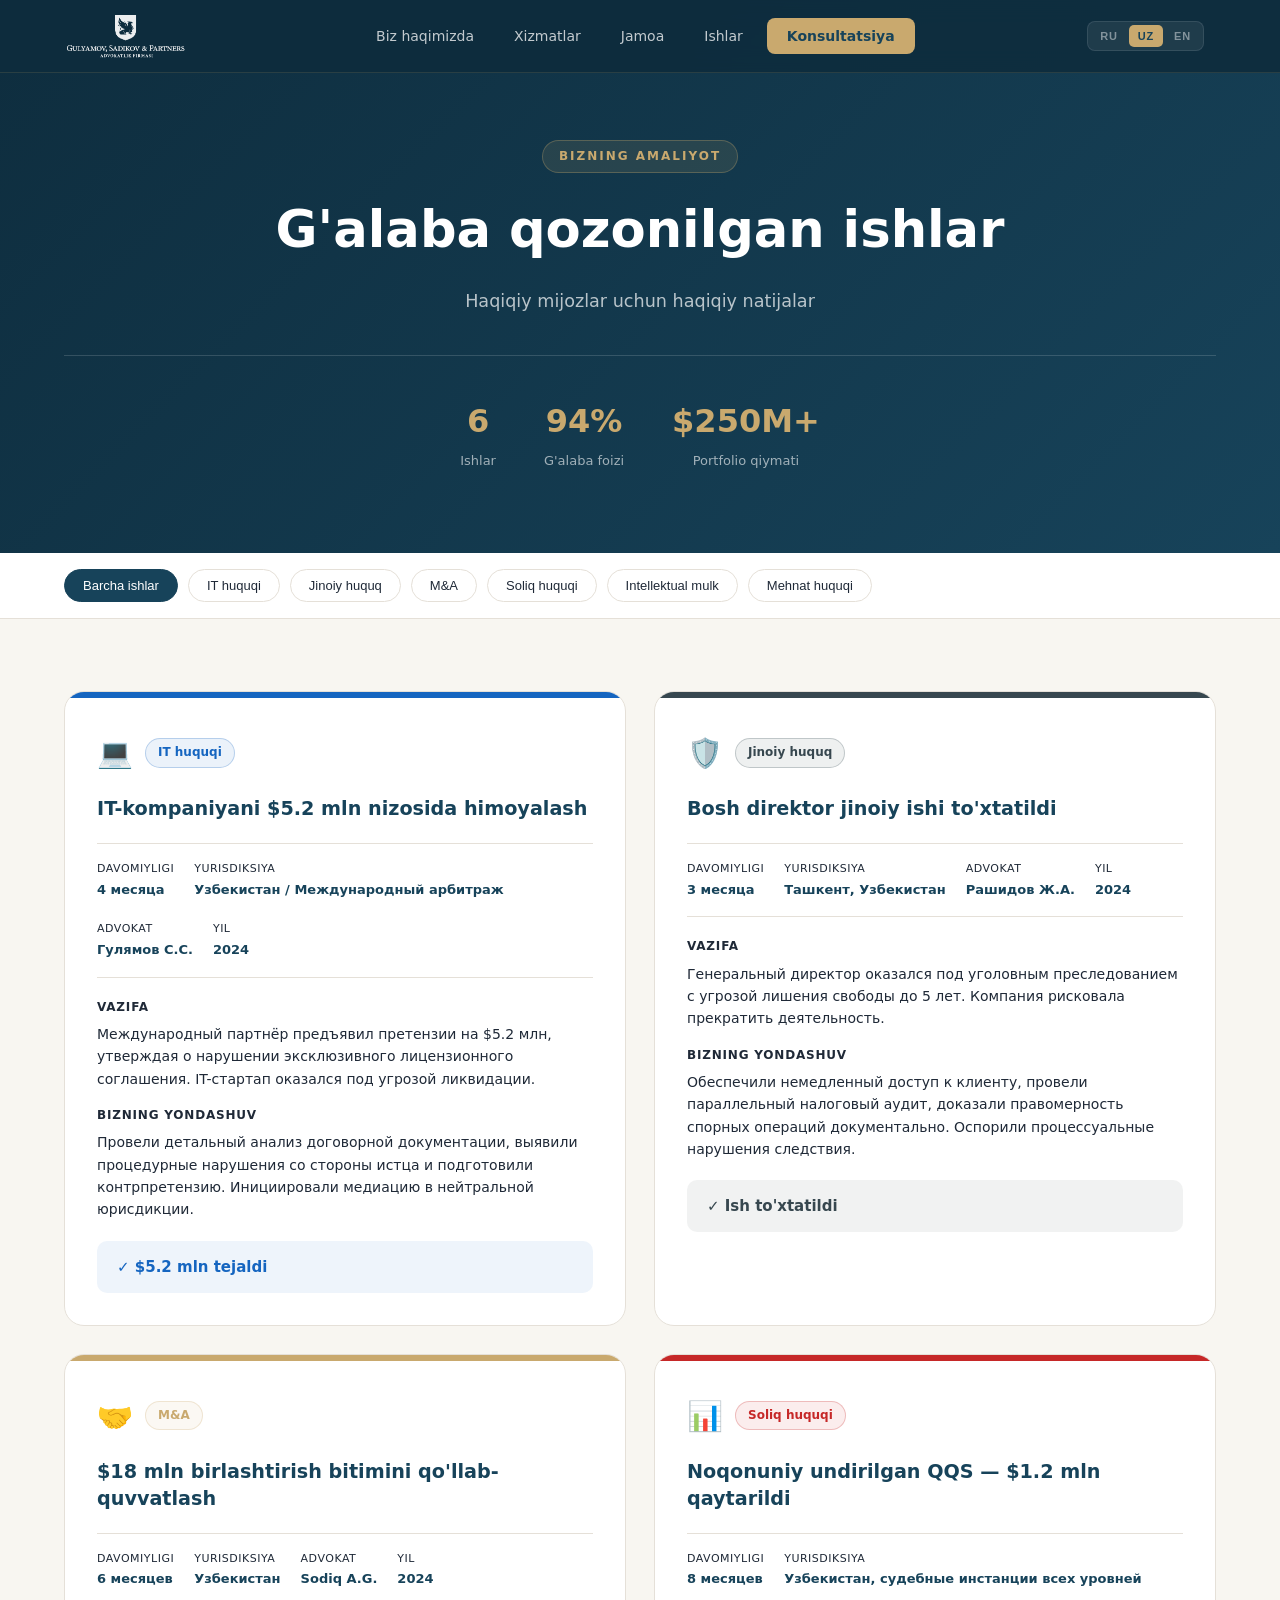
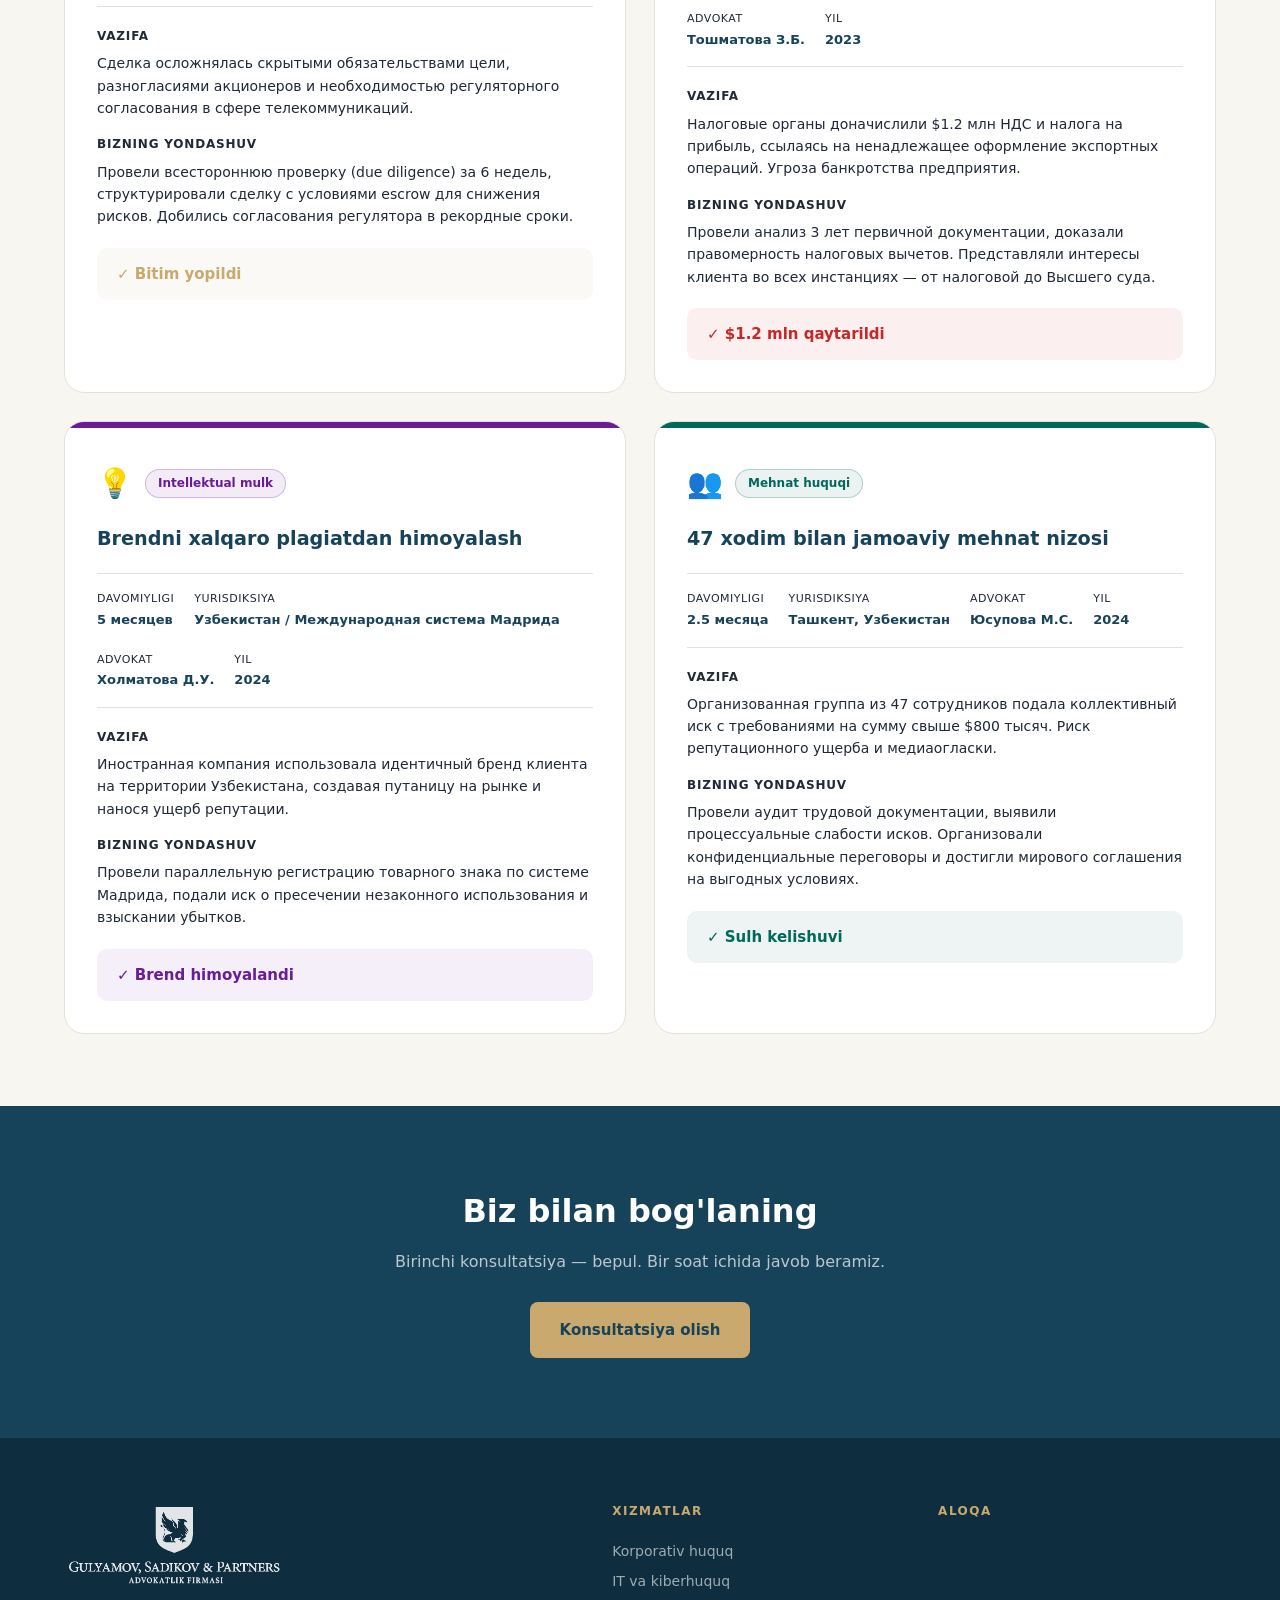
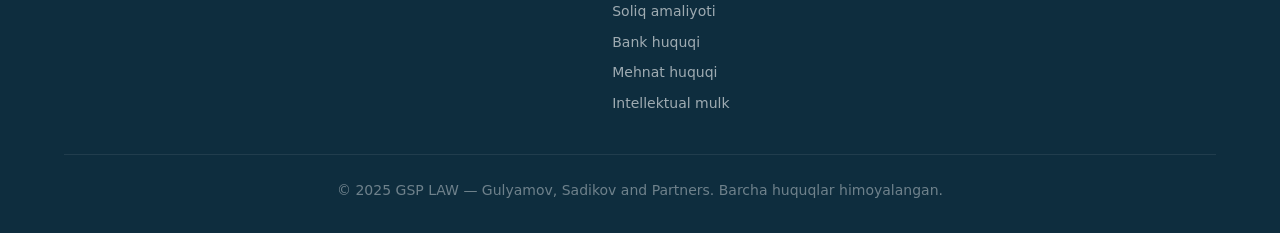
==== cases.html @ dabaf00d "Fix navbar, translations, typos: cases link, UZ fixes, remove combinedExp - Add 'Cases/Ishlar' to na" ====
<!DOCTYPE html>
<html lang="uz">
<head>
  <meta charset="UTF-8">
  <meta name="viewport" content="width=device-width, initial-scale=1.0">
  <title>Выигранные дела — GSP LAW</title>
  <meta name="description" content="Реальные результаты GSP LAW — выигранные дела в сфере IT-права, M&A, налогового и корпоративного права.">
  <link rel="shortcut icon" href="favicon.png">
  <link rel="icon" type="image/png" sizes="32x32" href="favicon.png?v=3">
  <link rel="icon" type="image/png" sizes="64x64" href="logo-shield.png?v=3">
  <link rel="stylesheet" href="style.css">
</head>
<body class="cases-page">

<!-- NAVBAR -->
<nav class="navbar" id="navbar">
  <div class="container">
    <a href="index.html" class="nav-logo">
      <img src="logo-full.png" alt="GSP LAW" class="nav-logo-full-img">
    </a>
    <ul class="nav-links" id="navLinks">
      <li><a href="index.html#about" data-i18n="nav.about">О нас</a></li>
      <li><a href="index.html#services" data-i18n="nav.services">Услуги</a></li>
      <li><a href="index.html#lawyers" data-i18n="nav.team">Команда</a></li>
      <li><a href="cases.html" data-i18n="nav.cases">Кейсы</a></li>
      <li><a href="index.html#contact" class="nav-cta" data-i18n="nav.consult">Консультация</a></li>
    </ul>
    <div class="lang-switcher">
      <button class="lang-btn" data-lang="ru" onclick="setLang('ru')">RU</button>
      <button class="lang-btn active" data-lang="uz" onclick="setLang('uz')">UZ</button>
      <button class="lang-btn" data-lang="en" onclick="setLang('en')">EN</button>
    </div>
    <button class="nav-toggle" id="navToggle" onclick="toggleMenu()" aria-label="Меню">
      <span></span><span></span><span></span>
    </button>
  </div>
</nav>

<!-- CASES HERO -->
<section class="cases-hero">
  <div class="container">
    <div class="cases-hero-inner">
      <span class="section-tag" data-i18n="casesPage.heroTag">Наша практика</span>
      <h1 data-i18n="casesPage.heroTitle">Выигранные дела</h1>
      <p data-i18n="casesPage.heroDesc">Реальные результаты для реальных клиентов</p>
      <div class="cases-hero-stats" id="casesHeroStats"></div>
    </div>
  </div>
</section>

<!-- FILTER -->
<div class="cases-filter-bar">
  <div class="container">
    <div class="cases-filters" id="casesFilters"></div>
  </div>
</div>

<!-- CASES DETAIL GRID -->
<section class="cases-detail-section">
  <div class="container">
    <div class="cases-detail-grid" id="casesDetailGrid"></div>
  </div>
</section>

<!-- CTA -->
<section class="cases-cta">
  <div class="container">
    <div class="cases-cta-inner">
      <h2 data-i18n="contact.sTitle">Свяжитесь с нами</h2>
      <p data-i18n="contact.sDesc">Первая консультация — бесплатно. Мы ответим в течение часа.</p>
      <a href="index.html#contact" class="btn btn-primary" data-i18n="hero.btn2">Получить консультацию</a>
    </div>
  </div>
</section>

<!-- FOOTER -->
<footer class="footer">
  <div class="container">
    <div class="footer-grid">
      <div>
        <img src="logo-full.png" alt="GSP LAW" class="footer-logo-full">
        <p id="f-address-c" style="font-size:13px;margin-top:14px;"></p>
        <p id="f-email-c" style="font-size:13px;margin-top:4px;"></p>
      </div>
      <div>
        <h4 data-i18n="footer.sTitle">Услуги</h4>
        <ul class="footer-services-list">
          <li><a href="index.html#services">Корпоративное право</a></li>
          <li><a href="index.html#services">IT и киберправо</a></li>
          <li><a href="index.html#services">Налоговая практика</a></li>
          <li><a href="index.html#services">Банковское право</a></li>
        </ul>
      </div>
      <div>
        <h4 data-i18n="footer.cTitle">Контакты</h4>
        <p id="f-phone1-c" style="font-size:14px;margin-bottom:4px;"></p>
        <p id="f-phone2-c" style="font-size:14px;"></p>
      </div>
    </div>
    <div class="footer-bottom">
      <p data-i18n="footer.rights">© 2025 GSP LAW — Gulyamov, Sadikov and Partners. Все права защищены.</p>
    </div>
  </div>
</footer>

<script src="data.js"></script>
<script src="app.js"></script>
<script>
  document.addEventListener('DOMContentLoaded', () => {
    applyI18n();
    initCasesPage();
  });
</script>
</body>
</html>
---- style.css ----
/* ===== VARIABLES ===== */
:root {
  --dark: #0e2d3e;
  --navy: #17435a;
  --gold: #c9a96e;
  --gold-light: #e8c98a;
  --cream: #f8f6f1;
  --white: #ffffff;
  --gray: #6b7280;
  --light-gray: #f1f0ed;
  --border: #e5e0d8;
  --text: #1f2937;
  --shadow: 0 4px 24px rgba(0,0,0,0.08);
  --shadow-lg: 0 12px 48px rgba(0,0,0,0.14);
  --radius: 12px;
  --radius-sm: 8px;
  --transition: all 0.3s ease;
  --font: 'Segoe UI', system-ui, -apple-system, sans-serif;
}

/* ===== RESET ===== */
*, *::before, *::after { box-sizing: border-box; margin: 0; padding: 0; }
html { scroll-behavior: smooth; }
body { font-family: var(--font); color: var(--text); background: var(--white); line-height: 1.6; }
a { text-decoration: none; color: inherit; }
ul { list-style: none; }
img { max-width: 100%; display: block; }

/* ===== UTILITY ===== */
.container { max-width: 1200px; margin: 0 auto; padding: 0 24px; }

.section-header { text-align: center; margin-bottom: 56px; }
.section-tag {
  display: inline-block;
  font-size: 12px;
  font-weight: 600;
  letter-spacing: 2px;
  text-transform: uppercase;
  color: var(--gold);
  background: rgba(201,169,110,0.12);
  border: 1px solid rgba(201,169,110,0.3);
  padding: 6px 16px;
  border-radius: 20px;
  margin-bottom: 16px;
}
.section-header h2 { font-size: clamp(28px, 4vw, 42px); font-weight: 700; color: var(--navy); line-height: 1.2; }
.section-header p { margin-top: 12px; color: var(--gray); font-size: 17px; max-width: 560px; margin-left: auto; margin-right: auto; }

.btn {
  display: inline-flex;
  align-items: center;
  gap: 8px;
  padding: 14px 28px;
  border-radius: var(--radius-sm);
  font-size: 15px;
  font-weight: 600;
  cursor: pointer;
  border: 2px solid transparent;
  transition: var(--transition);
  white-space: nowrap;
}
.btn-primary { background: var(--gold); color: var(--navy); }
.btn-primary:hover { background: var(--gold-light); transform: translateY(-2px); box-shadow: 0 8px 24px rgba(201,169,110,0.4); }
.btn-outline { background: transparent; color: var(--white); border-color: rgba(255,255,255,0.5); }
.btn-outline:hover { background: rgba(255,255,255,0.1); border-color: var(--white); }
.btn-dark { background: var(--navy); color: var(--white); }
.btn-dark:hover { background: var(--dark); transform: translateY(-2px); }
.btn-ghost { background: transparent; color: var(--navy); border-color: var(--border); }
.btn-ghost:hover { background: var(--light-gray); }

/* ===== NAVBAR ===== */
.navbar {
  position: fixed;
  top: 0; left: 0; right: 0;
  z-index: 1000;
  background: rgba(14,45,62,0.95);
  backdrop-filter: blur(12px);
  border-bottom: 1px solid rgba(201,169,110,0.15);
  transition: var(--transition);
}
.navbar .container { display: flex; align-items: center; justify-content: space-between; height: 72px; }
.nav-logo { display: flex; align-items: center; }
.nav-logo-full-img {
  height: 48px;
  width: auto;
  display: block;
  filter: brightness(0) invert(1);
  opacity: 0.92;
  transition: opacity 0.3s ease;
}
.nav-logo:hover .nav-logo-full-img { opacity: 1; }
.nav-logo-img { height: 46px; width: auto; display: block; flex-shrink: 0; }
.nav-logo-text { display: flex; flex-direction: column; }
.logo-text { font-size: 22px; font-weight: 800; color: var(--gold); letter-spacing: 1px; line-height: 1; }
.logo-sub { font-size: 10px; color: rgba(255,255,255,0.5); letter-spacing: 0.5px; margin-top: 2px; }
.nav-links { display: flex; gap: 8px; }
.nav-links a {
  color: rgba(255,255,255,0.75);
  font-size: 14px;
  font-weight: 500;
  padding: 8px 16px;
  border-radius: 6px;
  transition: var(--transition);
}
.nav-links a:hover { color: var(--gold); background: rgba(201,169,110,0.08); }
.nav-cta { padding: 10px 20px !important; background: var(--gold) !important; color: var(--navy) !important; font-weight: 700 !important; border-radius: 8px !important; }
.nav-cta:hover { background: var(--gold-light) !important; }
.nav-toggle {
  display: none;
  flex-direction: column;
  justify-content: center;
  gap: 5px;
  width: 40px; height: 40px;
  background: rgba(255,255,255,0.07);
  border: 1px solid rgba(255,255,255,0.12);
  border-radius: 8px;
  cursor: pointer;
  padding: 0;
  align-items: center;
  flex-shrink: 0;
}
.nav-toggle span {
  display: block;
  width: 20px; height: 2px;
  background: rgba(255,255,255,0.85);
  border-radius: 2px;
  transition: all 0.3s ease;
  transform-origin: center;
}
.nav-toggle.open span:nth-child(1) { transform: translateY(7px) rotate(45deg); }
.nav-toggle.open span:nth-child(2) { opacity: 0; transform: scaleX(0); }
.nav-toggle.open span:nth-child(3) { transform: translateY(-7px) rotate(-45deg); }

/* ===== HERO ===== */
.hero {
  min-height: 100vh;
  background: linear-gradient(135deg, var(--dark) 0%, var(--navy) 60%, #081e2b 100%);
  display: flex;
  flex-direction: column;
  justify-content: center;
  padding: 120px 24px 80px;
  position: relative;
  overflow: hidden;
}
.hero::before {
  content: '';
  position: absolute;
  top: -50%;
  right: -20%;
  width: 80vw;
  height: 80vw;
  background: radial-gradient(circle, rgba(201,169,110,0.08) 0%, transparent 70%);
  pointer-events: none;
}
.hero::after {
  content: '';
  position: absolute;
  bottom: 0; left: 0; right: 0;
  height: 1px;
  background: linear-gradient(90deg, transparent, var(--gold), transparent);
}
.hero-content { max-width: 1200px; margin: 0 auto; width: 100%; }
.hero-tag {
  display: inline-flex;
  align-items: center;
  gap: 8px;
  font-size: 13px;
  color: var(--gold);
  letter-spacing: 2px;
  text-transform: uppercase;
  font-weight: 600;
  margin-bottom: 24px;
}
.hero-tag::before { content: ''; display: block; width: 32px; height: 2px; background: var(--gold); }
.hero h1 {
  font-size: clamp(36px, 6vw, 72px);
  font-weight: 800;
  color: var(--white);
  line-height: 1.1;
  margin-bottom: 24px;
  letter-spacing: -1px;
}
.hero h1 span { color: var(--gold); }
.hero-desc { font-size: clamp(16px, 2vw, 20px); color: rgba(255,255,255,0.65); max-width: 600px; margin-bottom: 40px; line-height: 1.7; }
.hero-btns { display: flex; gap: 16px; flex-wrap: wrap; margin-bottom: 72px; }
.hero-stats {
  display: grid;
  grid-template-columns: repeat(4, 1fr);
  gap: 2px;
  max-width: 640px;
  background: rgba(255,255,255,0.05);
  border-radius: var(--radius);
  border: 1px solid rgba(201,169,110,0.2);
  overflow: hidden;
}
.stat { padding: 20px 24px; text-align: center; }
.stat:not(:last-child) { border-right: 1px solid rgba(201,169,110,0.15); }
.stat-num { display: block; font-size: 28px; font-weight: 800; color: var(--gold); line-height: 1; }
.stat-label { display: block; font-size: 11px; color: rgba(255,255,255,0.5); text-transform: uppercase; letter-spacing: 1px; margin-top: 6px; }

/* ===== ABOUT ===== */
.about { padding: 100px 0; background: var(--cream); }
.about-grid { display: grid; grid-template-columns: 1fr 1fr; gap: 64px; align-items: center; }
.about-text p { color: var(--gray); font-size: 17px; line-height: 1.8; margin-bottom: 20px; }
.about-list { margin-top: 28px; display: flex; flex-direction: column; gap: 12px; }
.about-list li { display: flex; align-items: center; gap: 12px; font-size: 16px; font-weight: 500; color: var(--navy); }
.about-image { position: relative; }
.about-card {
  background: var(--navy);
  color: white;
  padding: 40px;
  border-radius: var(--radius);
  border-left: 4px solid var(--gold);
}
.about-card h3 { font-size: 22px; color: var(--gold); margin-bottom: 16px; }
.about-card p { color: rgba(255,255,255,0.75); line-height: 1.8; }
.about-badge {
  position: absolute;
  top: -20px; right: -20px;
  background: var(--gold);
  color: var(--navy);
  padding: 16px;
  border-radius: 50%;
  width: 80px;
  height: 80px;
  display: flex;
  flex-direction: column;
  align-items: center;
  justify-content: center;
  font-weight: 800;
  font-size: 13px;
  text-align: center;
  line-height: 1.2;
  box-shadow: var(--shadow-lg);
}

/* ===== SERVICES ===== */
.services { padding: 100px 0; }
.services-grid { display: grid; grid-template-columns: repeat(auto-fill, minmax(280px, 1fr)); gap: 24px; }
.service-card {
  background: var(--white);
  border: 1px solid var(--border);
  border-radius: var(--radius);
  padding: 32px;
  transition: var(--transition);
  cursor: default;
}
.service-card:hover { border-color: var(--gold); transform: translateY(-4px); box-shadow: var(--shadow); }
.service-icon { font-size: 36px; margin-bottom: 16px; }
.service-card h3 { font-size: 17px; font-weight: 700; color: var(--navy); margin-bottom: 10px; }
.service-card p { color: var(--gray); font-size: 14px; line-height: 1.7; }

/* ===== LAWYERS ===== */
.lawyers { padding: 100px 0; background: var(--cream); }
.lawyers-grid { display: grid; grid-template-columns: repeat(auto-fill, minmax(280px, 1fr)); gap: 28px; }
.lawyer-card {
  background: var(--white);
  border-radius: var(--radius);
  overflow: hidden;
  border: 1px solid var(--border);
  transition: var(--transition);
  cursor: pointer;
  position: relative;
}
.lawyer-card:hover { transform: translateY(-6px); box-shadow: var(--shadow-lg); border-color: var(--gold); }
.lawyer-card:hover .lawyer-avatar { transform: scale(1.05); }
.lawyer-avatar-wrap { padding: 28px 28px 0; display: flex; justify-content: center; }
.lawyer-avatar {
  width: 110px;
  height: 130px;
  border-radius: 55px 55px 16px 16px;
  display: flex;
  align-items: center;
  justify-content: center;
  font-size: 30px;
  font-weight: 800;
  color: white;
  transition: var(--transition);
  box-shadow: 0 6px 20px rgba(0,0,0,0.15);
  flex-shrink: 0;
  overflow: hidden;
}
.lawyer-avatar-photo {
  background: #111 !important;
}
.lawyer-avatar-photo img {
  width: 100%;
  height: 100%;
  object-fit: cover;
  object-position: center 10%;
  display: block;
}
.lawyer-info { padding: 20px 24px 28px; text-align: center; }
.lawyer-info h3 { font-size: 16px; font-weight: 700; color: var(--navy); margin-bottom: 4px; line-height: 1.3; }
.lawyer-title { font-size: 13px; color: var(--gold); font-weight: 600; margin-bottom: 14px; }
.lawyer-specs { display: flex; flex-wrap: wrap; justify-content: center; gap: 6px; margin-bottom: 20px; }
.spec-tag {
  font-size: 11px;
  padding: 4px 10px;
  border-radius: 20px;
  background: var(--light-gray);
  color: var(--gray);
  font-weight: 500;
  border: 1px solid var(--border);
}
.lawyer-meta { display: flex; justify-content: center; gap: 24px; font-size: 13px; color: var(--gray); border-top: 1px solid var(--border); padding-top: 16px; }
.lawyer-meta span { display: flex; flex-direction: column; align-items: center; gap: 2px; }
.lawyer-meta strong { font-size: 15px; color: var(--navy); font-weight: 700; }
.lawyer-card-btn {
  position: absolute;
  bottom: -44px;
  left: 0; right: 0;
  background: var(--gold);
  color: var(--navy);
  text-align: center;
  font-weight: 700;
  font-size: 13px;
  padding: 12px;
  transition: var(--transition);
}
.lawyer-card:hover .lawyer-card-btn { bottom: 0; }

/* ===== CONTACT ===== */
.contact { padding: 100px 0; }
.contact-grid { display: grid; grid-template-columns: 1fr 1fr; gap: 64px; }
.contact-info { display: flex; flex-direction: column; gap: 28px; }
.contact-item { display: flex; gap: 16px; align-items: flex-start; }
.contact-icon { font-size: 20px; width: 44px; height: 44px; background: var(--light-gray); border-radius: 10px; display: flex; align-items: center; justify-content: center; flex-shrink: 0; }
.contact-item h4 { font-size: 13px; text-transform: uppercase; letter-spacing: 1px; color: var(--gold); font-weight: 700; margin-bottom: 4px; }
.contact-item p { color: var(--gray); font-size: 15px; line-height: 1.6; }
.social-links { display: flex; gap: 12px; margin-top: 12px; flex-wrap: wrap; }
.contact-info .social-icon-btn { color: var(--navy); }
.contact-info .social-icon-btn:hover { color: var(--gold); }
.social-btn { padding: 10px 20px; background: var(--navy); color: white; border-radius: var(--radius-sm); font-size: 13px; font-weight: 600; transition: var(--transition); }
.social-btn:hover { background: var(--gold); color: var(--navy); transform: translateY(-2px); }

/* Social icon buttons */
.social-icon-btn {
  display: inline-flex; align-items: center; justify-content: center;
  width: 36px; height: 36px;
  background: transparent;
  color: rgba(255,255,255,0.65);
  transition: var(--transition);
}
.social-icon-btn svg { width: 22px; height: 22px; }
.social-icon-btn:hover { color: var(--gold); transform: translateY(-3px); }
.social-tg, .social-ig, .social-fb, .social-yt { background: transparent; }

/* Footer social row */
.footer-social { display: flex; gap: 10px; margin-top: 16px; flex-wrap: wrap; }

/* Full logo in footer */
.footer-logo-full {
  max-width: 220px; width: 100%; height: auto;
  filter: brightness(0) invert(1);
  opacity: 0.88;
}

.contact-form { background: var(--light-gray); padding: 40px; border-radius: var(--radius); }
.contact-form h3 { font-size: 22px; font-weight: 700; color: var(--navy); margin-bottom: 24px; }
.contact-form form { display: flex; flex-direction: column; gap: 14px; }
.contact-form input,
.contact-form select,
.contact-form textarea {
  width: 100%;
  padding: 13px 16px;
  border: 1.5px solid var(--border);
  border-radius: var(--radius-sm);
  font-size: 14px;
  font-family: var(--font);
  background: var(--white);
  color: var(--text);
  transition: var(--transition);
  outline: none;
}
.contact-form input:focus,
.contact-form select:focus,
.contact-form textarea:focus { border-color: var(--gold); box-shadow: 0 0 0 3px rgba(201,169,110,0.12); }
.contact-form textarea { resize: vertical; min-height: 120px; }
.form-success { background: #d1fae5; color: #065f46; padding: 12px 16px; border-radius: var(--radius-sm); font-size: 14px; font-weight: 500; display: none; }

/* ===== FOOTER ===== */
.footer { background: var(--dark); color: rgba(255,255,255,0.65); padding: 64px 0 32px; }
.footer-grid { display: grid; grid-template-columns: 1.8fr 1fr 1fr; gap: 48px; margin-bottom: 40px; }
.footer p { margin-bottom: 0; font-size: 14px; line-height: 1.6; }
.footer h4 { color: var(--gold); font-size: 12px; letter-spacing: 1.5px; text-transform: uppercase; font-weight: 700; margin-bottom: 18px; }
.footer ul { display: flex; flex-direction: column; gap: 8px; }
.footer ul li { font-size: 14px; transition: var(--transition); }
.footer ul li a { color: rgba(255,255,255,0.6); transition: var(--transition); }
.footer ul li a:hover { color: var(--gold); padding-left: 4px; }
.footer-bottom { border-top: 1px solid rgba(255,255,255,0.08); padding-top: 24px; text-align: center; font-size: 13px; color: rgba(255,255,255,0.4); }

/* ===== LAWYER PAGE ===== */
.lawyer-page { padding-top: 72px; }
.back-bar { background: var(--cream); border-bottom: 1px solid var(--border); padding: 14px 0; }
.back-btn { display: inline-flex; align-items: center; gap: 8px; color: var(--gray); font-size: 14px; font-weight: 500; transition: var(--transition); cursor: pointer; }
.back-btn:hover { color: var(--gold); }
.back-btn svg { width: 16px; height: 16px; }

.lawyer-hero {
  background: linear-gradient(135deg, var(--dark) 0%, var(--navy) 100%);
  padding: 64px 0;
  position: relative;
  overflow: hidden;
}
.lawyer-hero::before {
  content: '';
  position: absolute;
  top: -50%; right: -10%;
  width: 60vw; height: 60vw;
  background: radial-gradient(circle, rgba(201,169,110,0.07) 0%, transparent 70%);
}
.lawyer-hero-inner { display: flex; align-items: center; gap: 48px; position: relative; }
.lawyer-hero-avatar {
  width: 170px;
  height: 200px;
  border-radius: 85px 85px 20px 20px;
  display: flex;
  align-items: center;
  justify-content: center;
  font-size: 52px;
  font-weight: 800;
  color: white;
  flex-shrink: 0;
  border: 3px solid rgba(201,169,110,0.35);
  box-shadow: 0 8px 32px rgba(0,0,0,0.25);
  overflow: hidden;
}
.lawyer-hero-avatar.lawyer-avatar-photo img {
  width: 100%; height: 100%;
  object-fit: cover; object-position: center 10%;
  display: block;
}
.lawyer-hero-info { flex: 1; }
.lawyer-hero-tag { font-size: 12px; color: var(--gold); letter-spacing: 2px; text-transform: uppercase; font-weight: 600; margin-bottom: 12px; }
.lawyer-hero-info h1 { font-size: clamp(24px, 4vw, 40px); font-weight: 800; color: white; margin-bottom: 8px; line-height: 1.2; }
.lawyer-hero-info .title { font-size: 17px; color: rgba(255,255,255,0.6); margin-bottom: 20px; }
.lawyer-specs-hero { display: flex; flex-wrap: wrap; gap: 8px; margin-bottom: 24px; }
.spec-tag-hero { font-size: 12px; padding: 6px 14px; border-radius: 20px; background: rgba(201,169,110,0.15); color: var(--gold); font-weight: 600; border: 1px solid rgba(201,169,110,0.3); }
.lawyer-hero-meta { display: flex; gap: 32px; flex-wrap: wrap; }
.hero-meta-item { display: flex; flex-direction: column; }
.hero-meta-item span:first-child { font-size: 24px; font-weight: 800; color: var(--gold); }
.hero-meta-item span:last-child { font-size: 12px; color: rgba(255,255,255,0.5); text-transform: uppercase; letter-spacing: 1px; }

.lawyer-body { padding: 72px 0; }
.lawyer-body-grid { display: grid; grid-template-columns: 2fr 1fr; gap: 64px; align-items: start; }
.lawyer-section { margin-bottom: 48px; }
.lawyer-section h2 { font-size: 22px; font-weight: 700; color: var(--navy); margin-bottom: 16px; padding-bottom: 12px; border-bottom: 2px solid var(--gold); display: inline-block; }
.lawyer-section p { color: var(--gray); line-height: 1.8; font-size: 16px; margin-bottom: 12px; }
.services-list { display: flex; flex-direction: column; gap: 10px; }
.service-item { display: flex; align-items: center; gap: 12px; padding: 12px 16px; background: var(--light-gray); border-radius: var(--radius-sm); font-size: 14px; color: var(--text); border-left: 3px solid var(--gold); }
.service-item::before { content: '✓'; color: var(--gold); font-weight: 800; flex-shrink: 0; }

.lawyer-sidebar { position: sticky; top: 100px; }
.sidebar-card { background: var(--navy); color: white; padding: 32px; border-radius: var(--radius); margin-bottom: 24px; }
.sidebar-card h3 { font-size: 17px; font-weight: 700; color: var(--gold); margin-bottom: 20px; }
.sidebar-contact { display: flex; flex-direction: column; gap: 14px; }
.sidebar-contact a { display: flex; align-items: center; gap: 10px; color: rgba(255,255,255,0.8); font-size: 14px; transition: var(--transition); }
.sidebar-contact a:hover { color: var(--gold); }
.sidebar-card .btn { width: 100%; text-align: center; justify-content: center; margin-top: 16px; }
.sidebar-info { background: var(--light-gray); padding: 24px; border-radius: var(--radius); }
.sidebar-info h3 { font-size: 15px; font-weight: 700; color: var(--navy); margin-bottom: 16px; }
.info-row { display: flex; justify-content: space-between; align-items: center; padding: 10px 0; border-bottom: 1px solid var(--border); font-size: 14px; }
.info-row:last-child { border-bottom: none; }
.info-row span:first-child { color: var(--gray); }
.info-row span:last-child { font-weight: 600; color: var(--navy); }

/* ===== BLOG ===== */
.blog-section { padding: 72px 0; background: var(--cream); }
.blog-section .section-header { text-align: left; margin-bottom: 40px; }
.blog-grid { display: grid; grid-template-columns: repeat(auto-fill, minmax(320px, 1fr)); gap: 28px; }
.blog-card { background: var(--white); border-radius: var(--radius); overflow: hidden; border: 1px solid var(--border); transition: var(--transition); }
.blog-card:hover { transform: translateY(-4px); box-shadow: var(--shadow); border-color: var(--gold); }
.blog-card-top { height: 6px; }
.blog-card-body { padding: 28px; }
.blog-tag { font-size: 11px; font-weight: 700; letter-spacing: 1px; text-transform: uppercase; color: var(--gold); margin-bottom: 10px; }
.blog-card h3 { font-size: 17px; font-weight: 700; color: var(--navy); margin-bottom: 10px; line-height: 1.4; }
.blog-card p { color: var(--gray); font-size: 14px; line-height: 1.7; margin-bottom: 20px; }
.blog-card-footer { display: flex; align-items: center; justify-content: space-between; font-size: 13px; color: var(--gray); }
.blog-read-more { color: var(--gold); font-weight: 600; font-size: 13px; transition: var(--transition); cursor: pointer; }
.blog-read-more:hover { color: var(--dark); }

/* ===== MOBILE ===== */
@media (max-width: 900px) {
  .nav-logo-full-img { height: 36px; }
  .nav-links {
    display: none; flex-direction: column;
    position: absolute; top: 72px; left: 0; right: 0;
    background: rgba(10,32,48,0.98); backdrop-filter: blur(16px);
    padding: 8px 12px 16px; gap: 2px; z-index: 999;
    border-bottom: 1px solid rgba(201,169,110,0.2);
    animation: menuSlide 0.22s ease;
  }
  .nav-links.open { display: flex; }
  .nav-links a {
    padding: 13px 16px; font-size: 15px; border-radius: 8px;
    color: rgba(255,255,255,0.8); border-left: 2px solid transparent;
  }
  .nav-links a:hover { border-left-color: var(--gold); background: rgba(201,169,110,0.06); }
  .nav-cta { border-left: none !important; margin-top: 8px; text-align: center; justify-content: center; }
  .nav-toggle { display: flex; }
  @keyframes menuSlide { from { opacity: 0; transform: translateY(-8px); } to { opacity: 1; transform: translateY(0); } }
  .hero-stats { grid-template-columns: repeat(2, 1fr); }
  .stat:not(:last-child) { border-right: none; }
  .stat:nth-child(1), .stat:nth-child(2) { border-bottom: 1px solid rgba(201,169,110,0.15); }
  .stat:nth-child(1), .stat:nth-child(3) { border-right: 1px solid rgba(201,169,110,0.15); }
  .about-grid { grid-template-columns: 1fr; gap: 40px; }
  .contact-grid { grid-template-columns: 1fr; gap: 40px; }
  .footer-grid { grid-template-columns: 1fr; gap: 32px; }
  .lawyer-hero-inner { flex-direction: column; text-align: center; gap: 32px; }
  .lawyer-hero-meta { justify-content: center; }
  .lawyer-body-grid { grid-template-columns: 1fr; }
  .lawyer-sidebar { position: static; }
}
@media (max-width: 600px) {
  .hero-btns { flex-direction: column; }
  .hero-btns .btn { justify-content: center; }
  .hero-stats { grid-template-columns: 1fr 1fr; max-width: 100%; }
  .lawyers-grid, .services-grid { grid-template-columns: 1fr; }
  .blog-grid { grid-template-columns: 1fr; }
  .contact-form { padding: 24px; }
}

/* ===== ANIMATIONS ===== */
@keyframes fadeUp { from { opacity: 0; transform: translateY(30px); } to { opacity: 1; transform: translateY(0); } }
.animate { animation: fadeUp 0.6s ease forwards; }
.animate-delay-1 { animation-delay: 0.1s; opacity: 0; }
.animate-delay-2 { animation-delay: 0.2s; opacity: 0; }
.animate-delay-3 { animation-delay: 0.3s; opacity: 0; }

/* ===== LANG SWITCHER ===== */
.lang-switcher {
  display: flex;
  align-items: center;
  gap: 2px;
  margin-right: 12px;
  background: rgba(255,255,255,0.07);
  border: 1px solid rgba(255,255,255,0.1);
  border-radius: 8px;
  padding: 3px;
}
.lang-btn {
  background: transparent;
  border: none;
  color: rgba(255,255,255,0.45);
  font-size: 11px;
  font-weight: 700;
  letter-spacing: 0.8px;
  padding: 5px 9px;
  border-radius: 5px;
  cursor: pointer;
  transition: all 0.2s ease;
}
.lang-btn:hover { color: rgba(255,255,255,0.85); }
.lang-btn.active { background: var(--gold); color: var(--navy); }

/* ===== EXT BADGE (external link lawyers) ===== */
.lawyer-avatar-wrap { position: relative; }
.ext-badge {
  position: absolute;
  top: 0; right: 0;
  background: var(--gold);
  color: var(--navy);
  width: 24px; height: 24px;
  border-radius: 50%;
  display: flex; align-items: center; justify-content: center;
  font-size: 12px; font-weight: 700;
  box-shadow: 0 2px 8px rgba(0,0,0,0.2);
}

/* ===== CASES SECTION ===== */
.cases-section { padding: 100px 0; background: var(--navy); }
.cases-section .section-tag { background: rgba(201,169,110,0.15); }
.cases-section .section-header h2 { color: var(--white); }
.cases-section .section-header p { color: rgba(255,255,255,0.6); }
.cases-grid { display: grid; grid-template-columns: repeat(auto-fill, minmax(320px, 1fr)); gap: 24px; }
.case-card {
  background: rgba(255,255,255,0.04);
  border: 1px solid rgba(255,255,255,0.1);
  border-radius: var(--radius);
  overflow: hidden;
  transition: var(--transition);
}
.case-card:hover { border-color: rgba(201,169,110,0.4); transform: translateY(-4px); box-shadow: 0 16px 48px rgba(0,0,0,0.3); }
.case-top { height: 5px; }
.case-body { padding: 28px; }
.case-header { display: flex; align-items: center; gap: 12px; margin-bottom: 14px; }
.case-icon { font-size: 26px; }
.case-tag { font-size: 11px; font-weight: 700; letter-spacing: 0.5px; text-transform: uppercase; }
.case-card h3 { font-size: 17px; font-weight: 700; color: var(--white); margin-bottom: 10px; line-height: 1.4; }
.case-card p { color: rgba(255,255,255,0.6); font-size: 14px; line-height: 1.7; margin-bottom: 20px; }
.case-footer { display: flex; align-items: flex-start; gap: 16px; flex-direction: column; }
.case-result {
  display: inline-flex; align-items: center; gap: 8px;
  font-size: 14px; font-weight: 700;
  padding: 8px 16px;
  border-radius: 6px;
  border: 1.5px solid;
  background: rgba(255,255,255,0.04);
}
.case-meta { display: flex; flex-direction: column; gap: 4px; font-size: 12px; color: rgba(255,255,255,0.4); }

/* ===== NEWS SECTION ===== */
.news-section { padding: 100px 0; }
.news-grid { display: grid; grid-template-columns: repeat(auto-fill, minmax(300px, 1fr)); gap: 24px; }
.news-card {
  background: var(--white);
  border: 1px solid var(--border);
  border-radius: var(--radius);
  overflow: hidden;
  transition: var(--transition);
  display: block;
  cursor: pointer;
  text-decoration: none;
  color: inherit;
}
.news-card:hover { transform: translateY(-4px); box-shadow: var(--shadow-lg); border-color: var(--gold); }
.news-card-top { height: 5px; }
.news-card-body { padding: 24px; }
.news-header { display: flex; align-items: center; justify-content: space-between; margin-bottom: 12px; gap: 8px; flex-wrap: wrap; }
.news-tag {
  font-size: 11px; font-weight: 700; letter-spacing: 0.5px;
  padding: 4px 10px; border-radius: 20px; border: 1px solid;
  text-transform: uppercase; white-space: nowrap;
}
.news-date { font-size: 12px; color: var(--gray); white-space: nowrap; }
.news-card h3 { font-size: 16px; font-weight: 700; color: var(--navy); margin-bottom: 10px; line-height: 1.4; }
.news-card p { color: var(--gray); font-size: 14px; line-height: 1.7; margin-bottom: 16px; }
.news-footer { display: flex; align-items: center; justify-content: space-between; font-size: 13px; }
.news-source { color: var(--gray); display: flex; align-items: center; gap: 4px; }
.news-read { color: var(--gold); font-weight: 600; cursor: pointer; transition: var(--transition); }
.news-read:hover { color: var(--dark); }

/* ===== MOBILE ADDITIONS ===== */
@media (max-width: 900px) {
  .lang-switcher { margin-right: 8px; }
  .cases-grid { grid-template-columns: 1fr; }
  .news-grid { grid-template-columns: 1fr; }
}
@media (max-width: 600px) {
  .lang-btn { padding: 4px 8px; font-size: 10px; }
}

/* ===== ANIMATIONS ===== */
@keyframes fadeUp {
  from { opacity: 0; transform: translateY(30px); }
  to   { opacity: 1; transform: translateY(0); }
}
@keyframes fadeLeft {
  from { opacity: 0; transform: translateX(-30px); }
  to   { opacity: 1; transform: translateX(0); }
}
@keyframes fadeRight {
  from { opacity: 0; transform: translateX(30px); }
  to   { opacity: 1; transform: translateX(0); }
}
@keyframes scaleIn {
  from { opacity: 0; transform: scale(0.92); }
  to   { opacity: 1; transform: scale(1); }
}
@keyframes countUp {
  from { opacity: 0; transform: translateY(10px); }
  to   { opacity: 1; transform: translateY(0); }
}

.animate { animation: fadeUp 0.55s ease both; }
.animate-left { animation: fadeLeft 0.55s ease both; }
.animate-right { animation: fadeRight 0.55s ease both; }
.animate-scale { animation: scaleIn 0.5s ease both; }

/* stagger delays for grid children */
.service-card:nth-child(1),.lawyer-card:nth-child(1),.case-card:nth-child(1),.news-card:nth-child(1),.metric-card:nth-child(1),.partner-card:nth-child(1) { animation-delay: 0s; }
.service-card:nth-child(2),.lawyer-card:nth-child(2),.case-card:nth-child(2),.news-card:nth-child(2),.metric-card:nth-child(2),.partner-card:nth-child(2) { animation-delay: 0.07s; }
.service-card:nth-child(3),.lawyer-card:nth-child(3),.case-card:nth-child(3),.news-card:nth-child(3),.metric-card:nth-child(3),.partner-card:nth-child(3) { animation-delay: 0.14s; }
.service-card:nth-child(4),.lawyer-card:nth-child(4),.case-card:nth-child(4),.news-card:nth-child(4),.metric-card:nth-child(4),.partner-card:nth-child(4) { animation-delay: 0.21s; }
.service-card:nth-child(5),.lawyer-card:nth-child(5),.case-card:nth-child(5),.news-card:nth-child(5),.metric-card:nth-child(5),.partner-card:nth-child(5) { animation-delay: 0.28s; }
.service-card:nth-child(6),.lawyer-card:nth-child(6),.case-card:nth-child(6),.news-card:nth-child(6),.metric-card:nth-child(6) { animation-delay: 0.35s; }
.metric-card:nth-child(7) { animation-delay: 0.42s; }
.metric-card:nth-child(8) { animation-delay: 0.49s; }
.metric-card:nth-child(9) { animation-delay: 0.56s; }
.metric-card:nth-child(10) { animation-delay: 0.63s; }

/* ===== METRICS SECTION ===== */
.metrics-section { padding: 100px 0; background: var(--cream); }
.metrics-grid {
  display: grid;
  grid-template-columns: repeat(auto-fill, minmax(200px, 1fr));
  gap: 24px;
  margin-top: 48px;
}
.metric-card {
  background: var(--white);
  border: 1px solid var(--border);
  border-radius: 16px;
  padding: 36px 24px;
  text-align: center;
  transition: transform 0.25s, box-shadow 0.25s;
  position: relative;
  overflow: hidden;
}
.metric-card::before {
  content: '';
  position: absolute;
  top: 0; left: 0; right: 0;
  height: 3px;
  background: linear-gradient(90deg, var(--gold), var(--navy));
}
.metric-card:hover { transform: translateY(-6px); box-shadow: 0 16px 40px rgba(0,0,0,0.10); }
.metric-icon { font-size: 32px; margin-bottom: 12px; display: block; }
.metric-num {
  font-size: 2.4rem;
  font-weight: 800;
  color: var(--navy);
  letter-spacing: -1px;
  display: block;
  line-height: 1;
  animation: countUp 0.6s ease both;
}
.metric-label { font-size: 13px; color: var(--muted); margin-top: 8px; font-weight: 500; display: block; }

/* ===== KEY PARTNERS SECTION ===== */
/* ===== KEY PARTNERS — FUTURISTIC DARK ===== */
.partners-section {
  padding: 100px 0;
  background: linear-gradient(135deg, #080f1a 0%, #0d1f30 55%, #091520 100%);
  position: relative;
  overflow: hidden;
}
.partners-section::before {
  content: '';
  position: absolute;
  inset: 0;
  background-image:
    linear-gradient(rgba(201,169,110,0.04) 1px, transparent 1px),
    linear-gradient(90deg, rgba(201,169,110,0.04) 1px, transparent 1px);
  background-size: 64px 64px;
  pointer-events: none;
}
.partners-section::after {
  content: '';
  position: absolute;
  top: -120px; left: 50%;
  transform: translateX(-50%);
  width: 600px; height: 400px;
  background: radial-gradient(ellipse, rgba(201,169,110,0.07) 0%, transparent 70%);
  pointer-events: none;
}
.partners-section .section-tag { color: var(--gold); border-color: rgba(201,169,110,0.3); background: rgba(201,169,110,0.08); }
.partners-section .section-header h2 { color: #fff; }
.partners-section .section-header p { color: rgba(255,255,255,0.5); }
.partners-grid {
  display: grid;
  grid-template-columns: repeat(4, 1fr);
  gap: 20px;
  margin-top: 56px;
}
.partner-card {
  background: rgba(255,255,255,0.03);
  border: 1px solid rgba(201,169,110,0.15);
  border-radius: 20px;
  padding: 0;
  overflow: hidden;
  transition: transform 0.3s ease, box-shadow 0.3s ease, border-color 0.3s ease;
  position: relative;
  cursor: pointer;
  display: flex;
  flex-direction: column;
}
.partner-card::before {
  content: '';
  position: absolute;
  top: 0; left: 0; right: 0;
  height: 2px;
  background: linear-gradient(90deg, transparent 0%, var(--gold) 50%, transparent 100%);
  opacity: 0.5;
  transition: opacity 0.3s ease;
  z-index: 2;
}
.partner-card:hover {
  transform: translateY(-8px);
  border-color: rgba(201,169,110,0.4);
  box-shadow: 0 24px 60px rgba(0,0,0,0.5), 0 0 40px rgba(201,169,110,0.07);
}
.partner-card:hover::before { opacity: 1; }

/* Photo area */
.partner-photo-area {
  position: relative;
  height: 200px;
  overflow: hidden;
  background: #050d17;
  display: flex;
  align-items: flex-end;
  justify-content: center;
}
.partner-photo-area img {
  width: 100%;
  height: 100%;
  object-fit: cover;
  object-position: center 10%;
  display: block;
  transition: transform 0.4s ease;
}
.partner-card:hover .partner-photo-area img { transform: scale(1.04); }
.partner-photo-area::after {
  content: '';
  position: absolute;
  bottom: 0; left: 0; right: 0;
  height: 80px;
  background: linear-gradient(to bottom, transparent, rgba(8,15,26,0.95));
  pointer-events: none;
}
.partner-photo-initials {
  width: 100%;
  height: 100%;
  display: flex;
  align-items: center;
  justify-content: center;
  font-size: 2.2rem;
  font-weight: 800;
  color: rgba(255,255,255,0.6);
  letter-spacing: 2px;
}

/* Card body */
.partner-card-body { padding: 20px 22px 24px; flex: 1; display: flex; flex-direction: column; }
.partner-name { font-size: 15px; font-weight: 700; color: #fff; margin-bottom: 3px; line-height: 1.3; }
.partner-title { font-size: 12px; color: var(--gold); font-weight: 600; margin-bottom: 12px; letter-spacing: 0.3px; }
.partner-specs {
  display: flex; flex-wrap: wrap; gap: 5px; margin-bottom: 14px;
}
.partner-specs .spec-tag {
  font-size: 10px; padding: 3px 9px; border-radius: 20px;
  background: rgba(201,169,110,0.1); color: rgba(201,169,110,0.85);
  border: 1px solid rgba(201,169,110,0.2); font-weight: 600;
}
.partner-bio { font-size: 12px; color: rgba(255,255,255,0.45); line-height: 1.65; flex: 1; }
.partner-card-footer {
  margin-top: 16px;
  padding-top: 14px;
  border-top: 1px solid rgba(255,255,255,0.07);
  display: flex;
  gap: 0;
}
.partner-stat { flex: 1; text-align: center; padding: 0 8px; }
.partner-stat:not(:last-child) { border-right: 1px solid rgba(255,255,255,0.07); }
.partner-stat strong { display: block; font-size: 15px; font-weight: 800; color: var(--gold); margin-bottom: 2px; }
.partner-stat span { font-size: 10px; color: rgba(255,255,255,0.35); text-transform: uppercase; letter-spacing: 0.5px; }

/* ===== CASES PAGE ===== */
.cases-page .cases-hero {
  background: linear-gradient(135deg, var(--dark) 0%, var(--navy) 100%);
  padding: 140px 0 80px;
  text-align: center;
  color: var(--white);
}
.cases-hero-inner .section-tag { display: inline-block; margin-bottom: 16px; }
.cases-hero-inner h1 { font-size: clamp(2rem, 5vw, 3.2rem); font-weight: 800; margin-bottom: 16px; }
.cases-hero-inner p { font-size: 1.1rem; color: rgba(255,255,255,0.7); margin-bottom: 40px; }
.cases-hero-stats {
  display: flex; justify-content: center; gap: 48px; flex-wrap: wrap;
  margin-top: 40px; padding-top: 40px; border-top: 1px solid rgba(255,255,255,0.15);
}
.cases-hero-stat { text-align: center; }
.cases-hero-stat strong { display: block; font-size: 2rem; font-weight: 800; color: var(--gold); }
.cases-hero-stat span { font-size: 13px; color: rgba(255,255,255,0.6); }

.cases-filter-bar { background: var(--white); border-bottom: 1px solid var(--border); padding: 16px 0; position: sticky; top: 70px; z-index: 100; }
.cases-filters { display: flex; gap: 10px; flex-wrap: wrap; }
.filter-btn {
  padding: 8px 18px; border-radius: 20px; border: 1px solid var(--border);
  background: transparent; color: var(--muted); cursor: pointer;
  font-size: 13px; font-weight: 500; transition: all 0.2s;
}
.filter-btn:hover { border-color: var(--gold); color: var(--gold); }
.filter-btn.active { background: var(--navy); border-color: var(--navy); color: var(--white); }

.cases-detail-section { padding: 72px 0; background: var(--cream); }
.cases-detail-grid {
  display: grid;
  grid-template-columns: repeat(auto-fill, minmax(480px, 1fr));
  gap: 28px;
}
.case-detail-card {
  background: var(--white);
  border: 1px solid var(--border);
  border-radius: 20px;
  overflow: hidden;
  transition: transform 0.25s, box-shadow 0.25s;
}
.case-detail-card:hover { transform: translateY(-6px); box-shadow: 0 20px 50px rgba(0,0,0,0.10); }
.case-detail-card.hidden { display: none; }
.case-detail-top { height: 6px; }
.case-detail-body { padding: 32px; }
.case-detail-header { display: flex; align-items: center; gap: 12px; margin-bottom: 20px; }
.case-detail-icon { font-size: 1.8rem; }
.case-detail-tag {
  display: inline-block; padding: 4px 12px; border-radius: 20px;
  font-size: 12px; font-weight: 600; border: 1px solid transparent;
}
.case-detail-card h3 { font-size: 1.2rem; font-weight: 700; color: var(--navy); margin-bottom: 12px; line-height: 1.4; }
.case-detail-meta {
  display: flex; gap: 20px; flex-wrap: wrap;
  padding: 16px 0; border-top: 1px solid var(--border); border-bottom: 1px solid var(--border);
  margin: 20px 0;
}
.case-detail-meta-item { display: flex; flex-direction: column; gap: 2px; }
.case-detail-meta-item .meta-label { font-size: 11px; color: var(--muted); text-transform: uppercase; letter-spacing: 0.5px; }
.case-detail-meta-item .meta-val { font-size: 13px; font-weight: 600; color: var(--navy); }
.case-detail-sections { display: flex; flex-direction: column; gap: 16px; }
.case-detail-section-block h4 { font-size: 12px; text-transform: uppercase; letter-spacing: 0.8px; color: var(--muted); margin-bottom: 6px; font-weight: 600; }
.case-detail-section-block p { font-size: 14px; color: var(--text); line-height: 1.6; }
.case-detail-result {
  margin-top: 20px; padding: 14px 20px;
  border-radius: 10px; display: flex; align-items: center; gap: 10px;
  font-weight: 700; font-size: 15px;
}

.cases-cta { padding: 80px 0; background: var(--navy); text-align: center; }
.cases-cta-inner h2 { font-size: 2rem; color: var(--white); margin-bottom: 12px; }
.cases-cta-inner p { color: rgba(255,255,255,0.7); margin-bottom: 28px; }

/* ===== LAWYER PAGE — EDUCATION / ACHIEVEMENTS / PUBLICATIONS ===== */
.education-timeline { display: flex; flex-direction: column; gap: 0; }
.edu-item {
  display: flex; gap: 20px; position: relative; padding-bottom: 24px;
}
.edu-item:last-child { padding-bottom: 0; }
.edu-item:last-child .edu-line { display: none; }
.edu-dot-wrap { display: flex; flex-direction: column; align-items: center; flex-shrink: 0; }
.edu-dot {
  width: 14px; height: 14px; border-radius: 50%;
  background: var(--gold); border: 2px solid var(--white);
  box-shadow: 0 0 0 2px var(--gold);
  margin-top: 4px; flex-shrink: 0;
}
.edu-line { width: 2px; flex: 1; background: var(--border); margin: 4px 0; min-height: 20px; }
.edu-content { padding-bottom: 4px; }
.edu-year { font-size: 12px; font-weight: 700; color: var(--gold); margin-bottom: 3px; }
.edu-degree { font-size: 14px; font-weight: 700; color: var(--navy); }
.edu-institution { font-size: 13px; color: var(--muted); margin-top: 2px; }

.achievements-list { list-style: none; padding: 0; display: flex; flex-direction: column; gap: 12px; }
.achievements-list li {
  display: flex; align-items: flex-start; gap: 12px;
  padding: 14px 16px; background: var(--cream); border-radius: 10px;
  font-size: 14px; color: var(--text); line-height: 1.5;
  border-left: 3px solid var(--gold);
}
.achievements-list li::before { content: '★'; color: var(--gold); flex-shrink: 0; font-size: 13px; margin-top: 1px; }

.publications-list { display: flex; flex-direction: column; gap: 16px; }
.pub-item {
  padding: 20px 24px;
  background: var(--white);
  border: 1px solid var(--border);
  border-radius: 12px;
  transition: transform 0.2s, box-shadow 0.2s;
}
.pub-item:hover { transform: translateX(4px); box-shadow: 0 4px 16px rgba(0,0,0,0.07); }
.pub-item-link { display: block; text-decoration: none; cursor: pointer; border-left: 3px solid var(--gold); }
.pub-item-link:hover { transform: translateX(6px); box-shadow: 0 6px 20px rgba(0,0,0,0.1); border-left-color: var(--navy); }
.pub-title { font-size: 14px; font-weight: 700; color: var(--navy); margin-bottom: 6px; line-height: 1.4; }
.pub-item-link .pub-title { color: var(--navy); }
.pub-meta { display: flex; gap: 16px; flex-wrap: wrap; align-items: center; }
.pub-journal { font-size: 12px; color: var(--muted); }
.pub-year { font-size: 12px; font-weight: 700; color: var(--gold); }
.pub-link { font-size: 12px; font-weight: 700; color: var(--gold); margin-left: auto; }

/* ===== RESPONSIVE ADDITIONS ===== */
@media (max-width: 1100px) {
  .cases-detail-grid { grid-template-columns: 1fr; }
  .partners-grid { grid-template-columns: 1fr 1fr; gap: 16px; }
}
@media (max-width: 900px) {
  .metrics-grid { grid-template-columns: repeat(2, 1fr); }
  .partners-grid { grid-template-columns: 1fr 1fr; gap: 16px; }
  .cases-hero-stats { gap: 28px; }
}
@media (max-width: 600px) {
  .metrics-grid { grid-template-columns: repeat(2, 1fr); }
  .partners-grid { grid-template-columns: 1fr; }
  .cases-hero-stats { flex-direction: column; gap: 16px; }
  .cases-detail-grid { grid-template-columns: 1fr; }
}

/* ===== MOBILE FIXES ===== */
@media (max-width: 900px) {
  .hero-stats { max-width: 100%; }
  .about { padding: 72px 0; }
  .services { padding: 72px 0; }
  .metrics-section { padding: 72px 0; }
  .cases-section { padding: 72px 0; }
  .lawyers { padding: 72px 0; }
  .news-section { padding: 72px 0; }
  .contact { padding: 72px 0; }
  .partners-section { padding: 72px 0; }
  .blog-section { padding: 72px 0; }
  .about-badge { top: -10px; right: -10px; width: 68px; height: 68px; font-size: 12px; }
}
@media (max-width: 600px) {
  .container { padding: 0 16px; }
  .section-header h2 { font-size: 24px; }
  .section-header p { font-size: 15px; }
  .hero { padding: 100px 16px 60px; }
  .hero h1 { font-size: clamp(28px, 8vw, 42px); }
  .hero-desc { font-size: 15px; }
  .hero-btns { gap: 10px; }
  .about { padding: 56px 0; }
  .services { padding: 56px 0; }
  .metrics-section { padding: 56px 0; }
  .cases-section { padding: 56px 0; }
  .lawyers { padding: 56px 0; }
  .news-section { padding: 56px 0; }
  .contact { padding: 56px 0; }
  .partners-section { padding: 56px 0; }
  .blog-section { padding: 56px 0; }
  .service-card { padding: 24px; }
  .metric-card { padding: 20px 12px; }
  .metric-num { font-size: 28px; }
  .footer-grid { gap: 24px; }
  .footer { padding: 48px 0 24px; }
  .sidebar-card { padding: 24px; }
  .sidebar-contact a { font-size: 14px; }
  .lawyer-hero { padding: 40px 0; }
  .back-bar { padding: 10px 0; }
  .lang-switcher { margin-right: 6px; padding: 2px; }
  .lang-btn { padding: 4px 7px; font-size: 10px; }
  .nav-logo-full-img { height: 30px; }
  .about-badge { display: none; }
}
@media (max-width: 380px) {
  .lang-btn { padding: 3px 6px; font-size: 9px; }
  .nav-logo-full-img { height: 26px; }
}
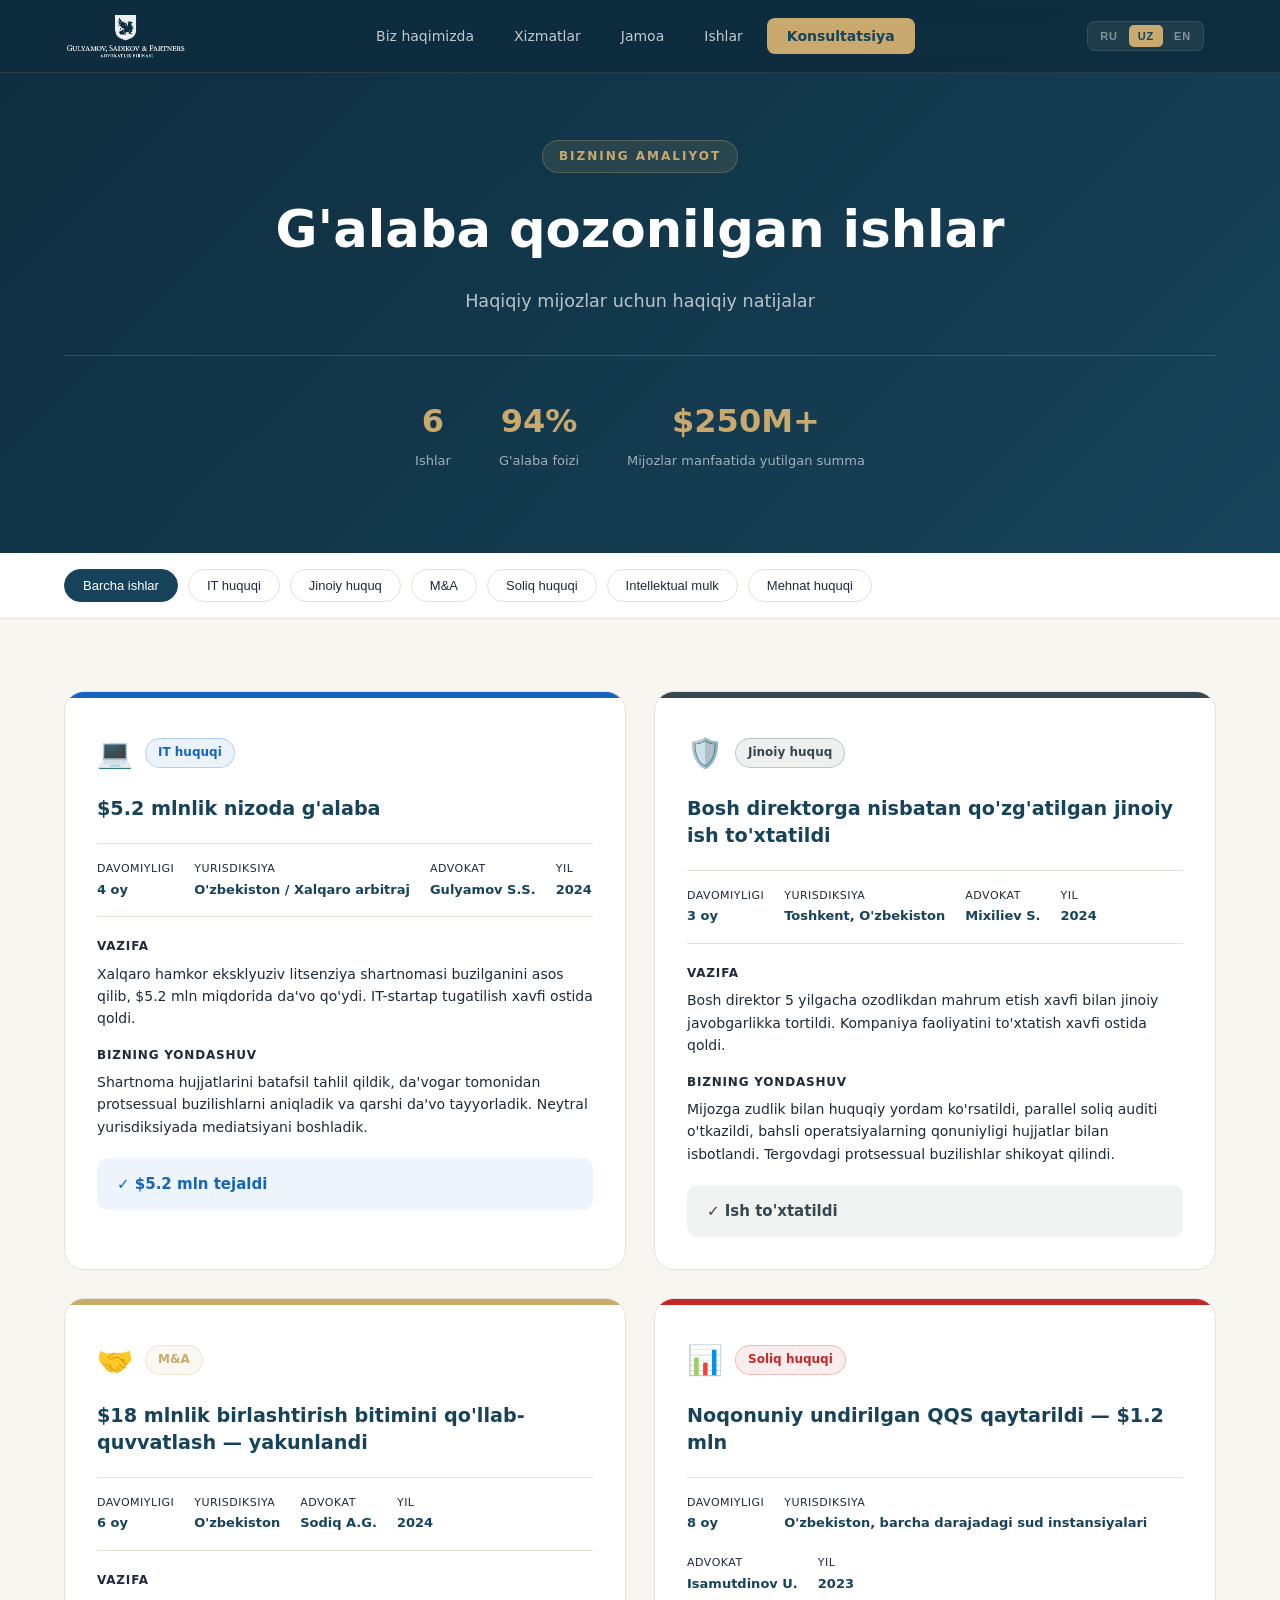
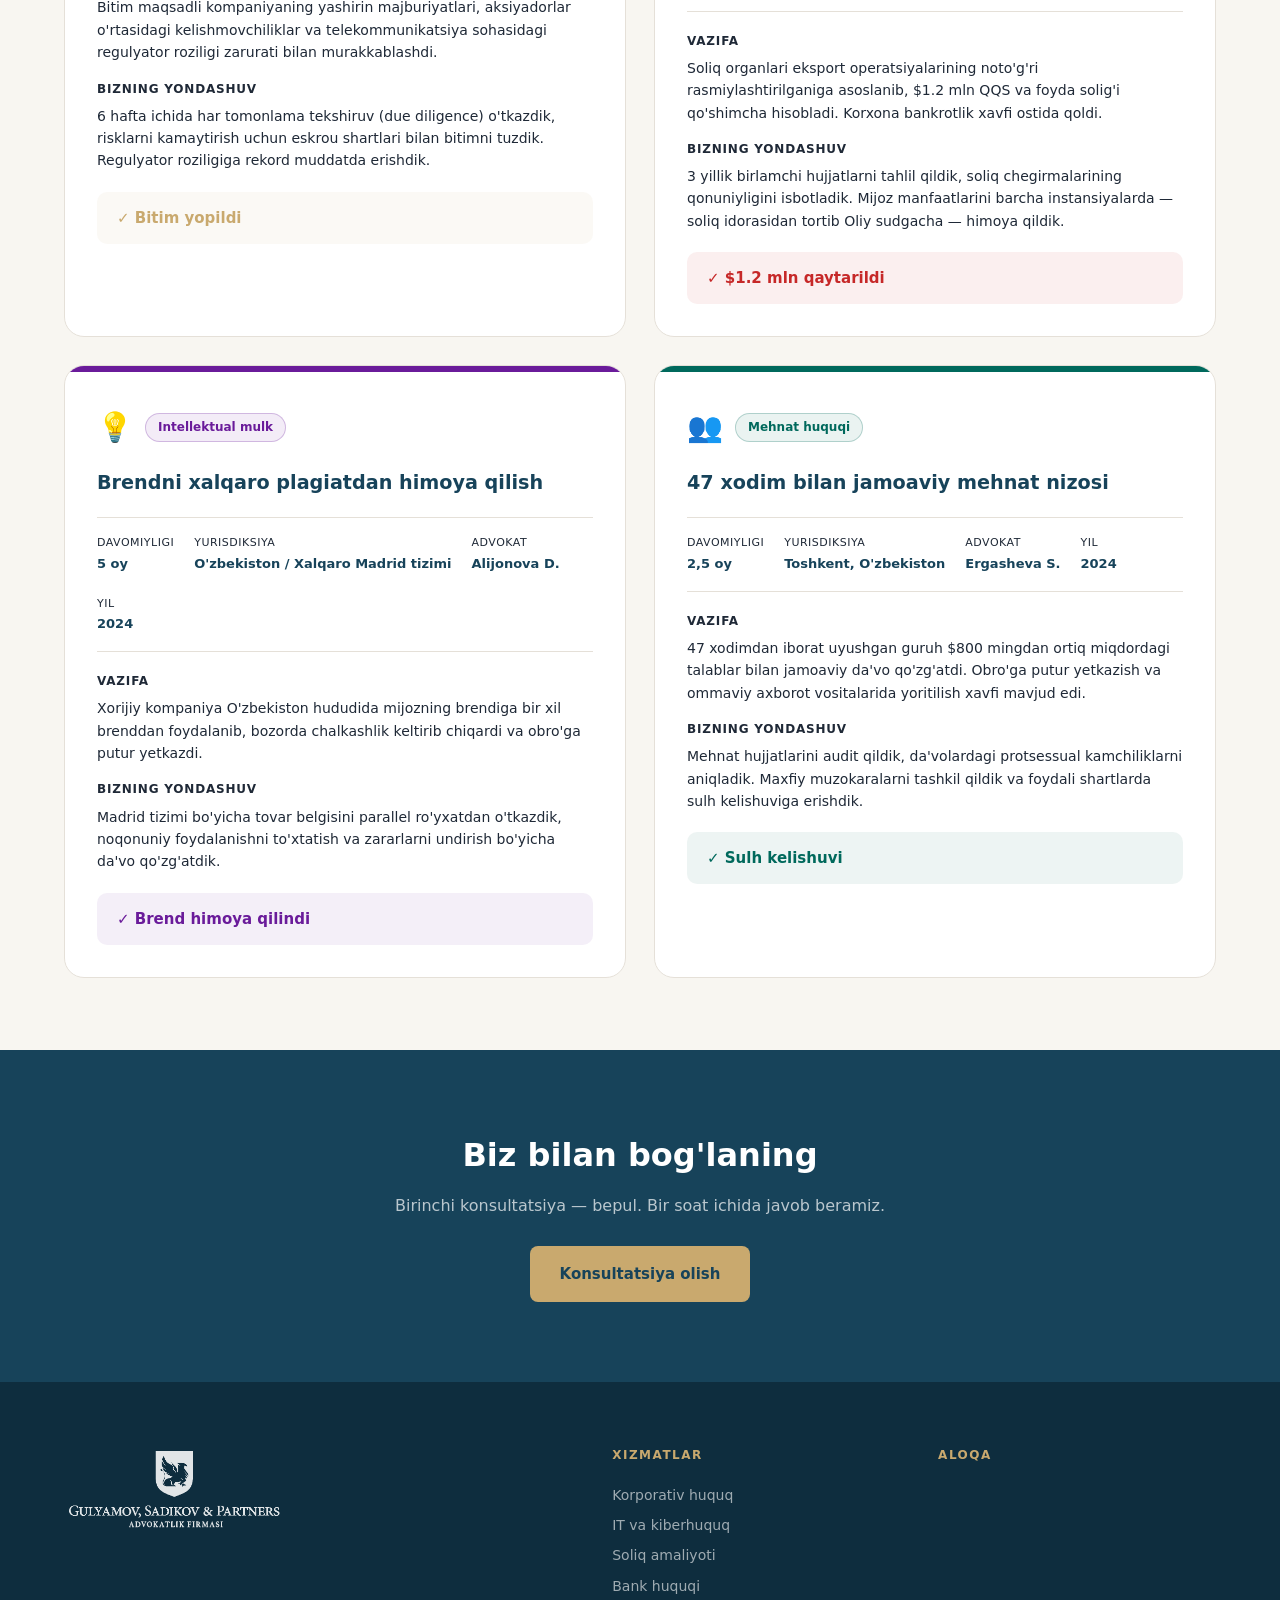
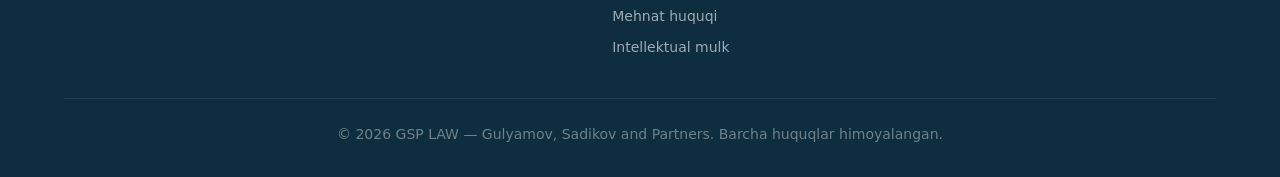
==== commit fe4b8700: "Fully localize Cases and News to Uzbek/English, fix contact info and photo Cases and News were previ" ====
--- a/cases.html
+++ b/cases.html
@@ -98,13 +98,13 @@
       </div>
     </div>
     <div class="footer-bottom">
-      <p data-i18n="footer.rights">© 2025 GSP LAW — Gulyamov, Sadikov and Partners. Все права защищены.</p>
+      <p data-i18n="footer.rights">© 2026 GSP LAW — Gulyamov, Sadikov and Partners. Все права защищены.</p>
     </div>
   </div>
 </footer>
 
-<script src="data.js"></script>
-<script src="app.js"></script>
+<script src="data.js?v=6"></script>
+<script src="app.js?v=6"></script>
 <script>
   document.addEventListener('DOMContentLoaded', () => {
     applyI18n();
--- a/style.css
+++ b/style.css
@@ -967,6 +967,19 @@
 .pub-year { font-size: 12px; font-weight: 700; color: var(--gold); }
 .pub-link { font-size: 12px; font-weight: 700; color: var(--gold); margin-left: auto; }
 
+/* ===== CERTIFICATES ===== */
+.certificates-list { display: grid; grid-template-columns: repeat(auto-fill, minmax(220px, 1fr)); gap: 20px; }
+.cert-card { background: #fff; border-radius: 12px; overflow: hidden; box-shadow: 0 2px 12px rgba(10,35,50,0.08); border: 1px solid rgba(10,35,50,0.08); transition: transform 0.2s, box-shadow 0.2s; }
+.cert-card:hover { transform: translateY(-4px); box-shadow: 0 8px 28px rgba(10,35,50,0.14); }
+.cert-img-wrap { display: block; position: relative; overflow: hidden; aspect-ratio: 3/4; background: #f4f4f4; cursor: pointer; }
+.cert-img { width: 100%; height: 100%; object-fit: cover; object-position: top; display: block; transition: transform 0.3s; }
+.cert-card:hover .cert-img { transform: scale(1.03); }
+.cert-img-overlay { position: absolute; inset: 0; background: rgba(10,35,50,0.55); display: flex; align-items: center; justify-content: center; opacity: 0; transition: opacity 0.2s; }
+.cert-img-overlay span { color: #fff; font-size: 14px; font-weight: 700; background: var(--gold); padding: 8px 16px; border-radius: 6px; }
+.cert-card:hover .cert-img-overlay { opacity: 1; }
+.cert-card-footer { padding: 12px 14px; border-top: 1px solid rgba(10,35,50,0.07); }
+.cert-card-title { font-size: 13px; font-weight: 600; color: var(--navy); line-height: 1.4; display: block; }
+
 /* ===== RESPONSIVE ADDITIONS ===== */
 @media (max-width: 1100px) {
   .cases-detail-grid { grid-template-columns: 1fr; }
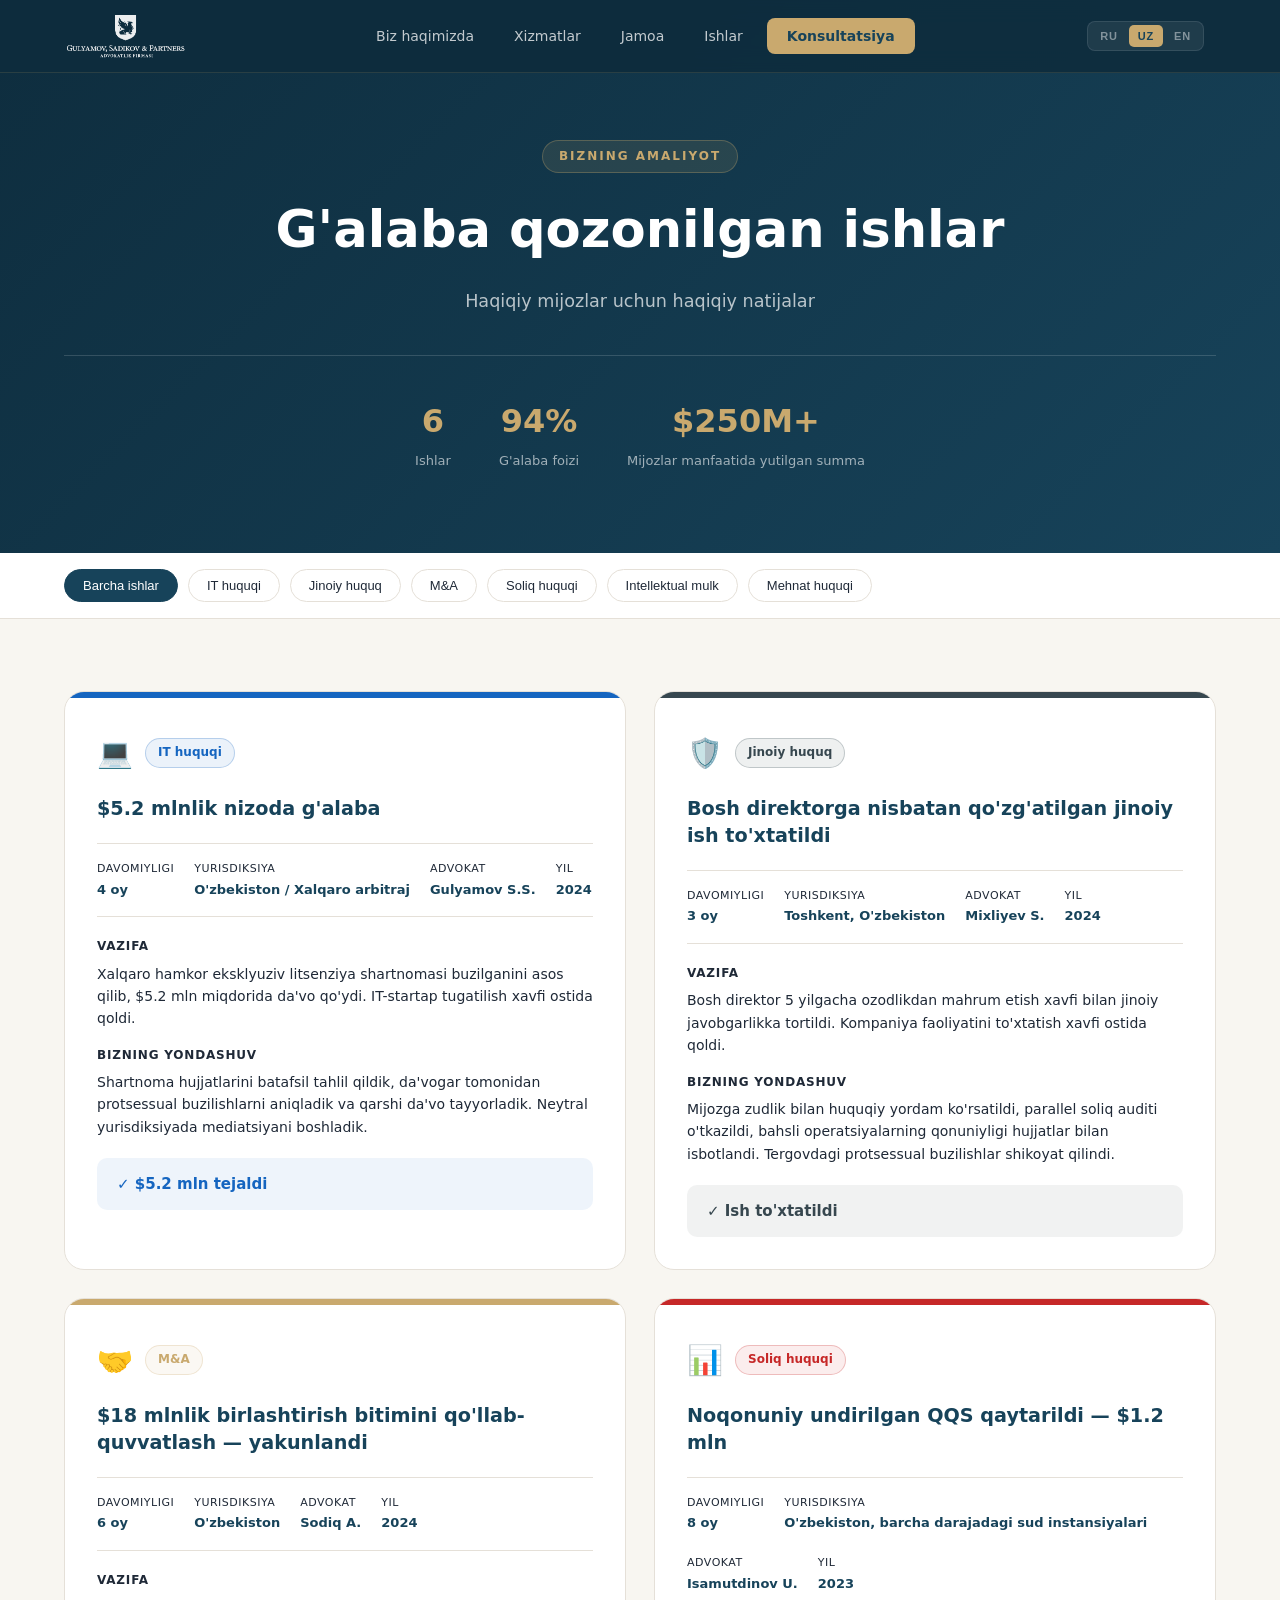
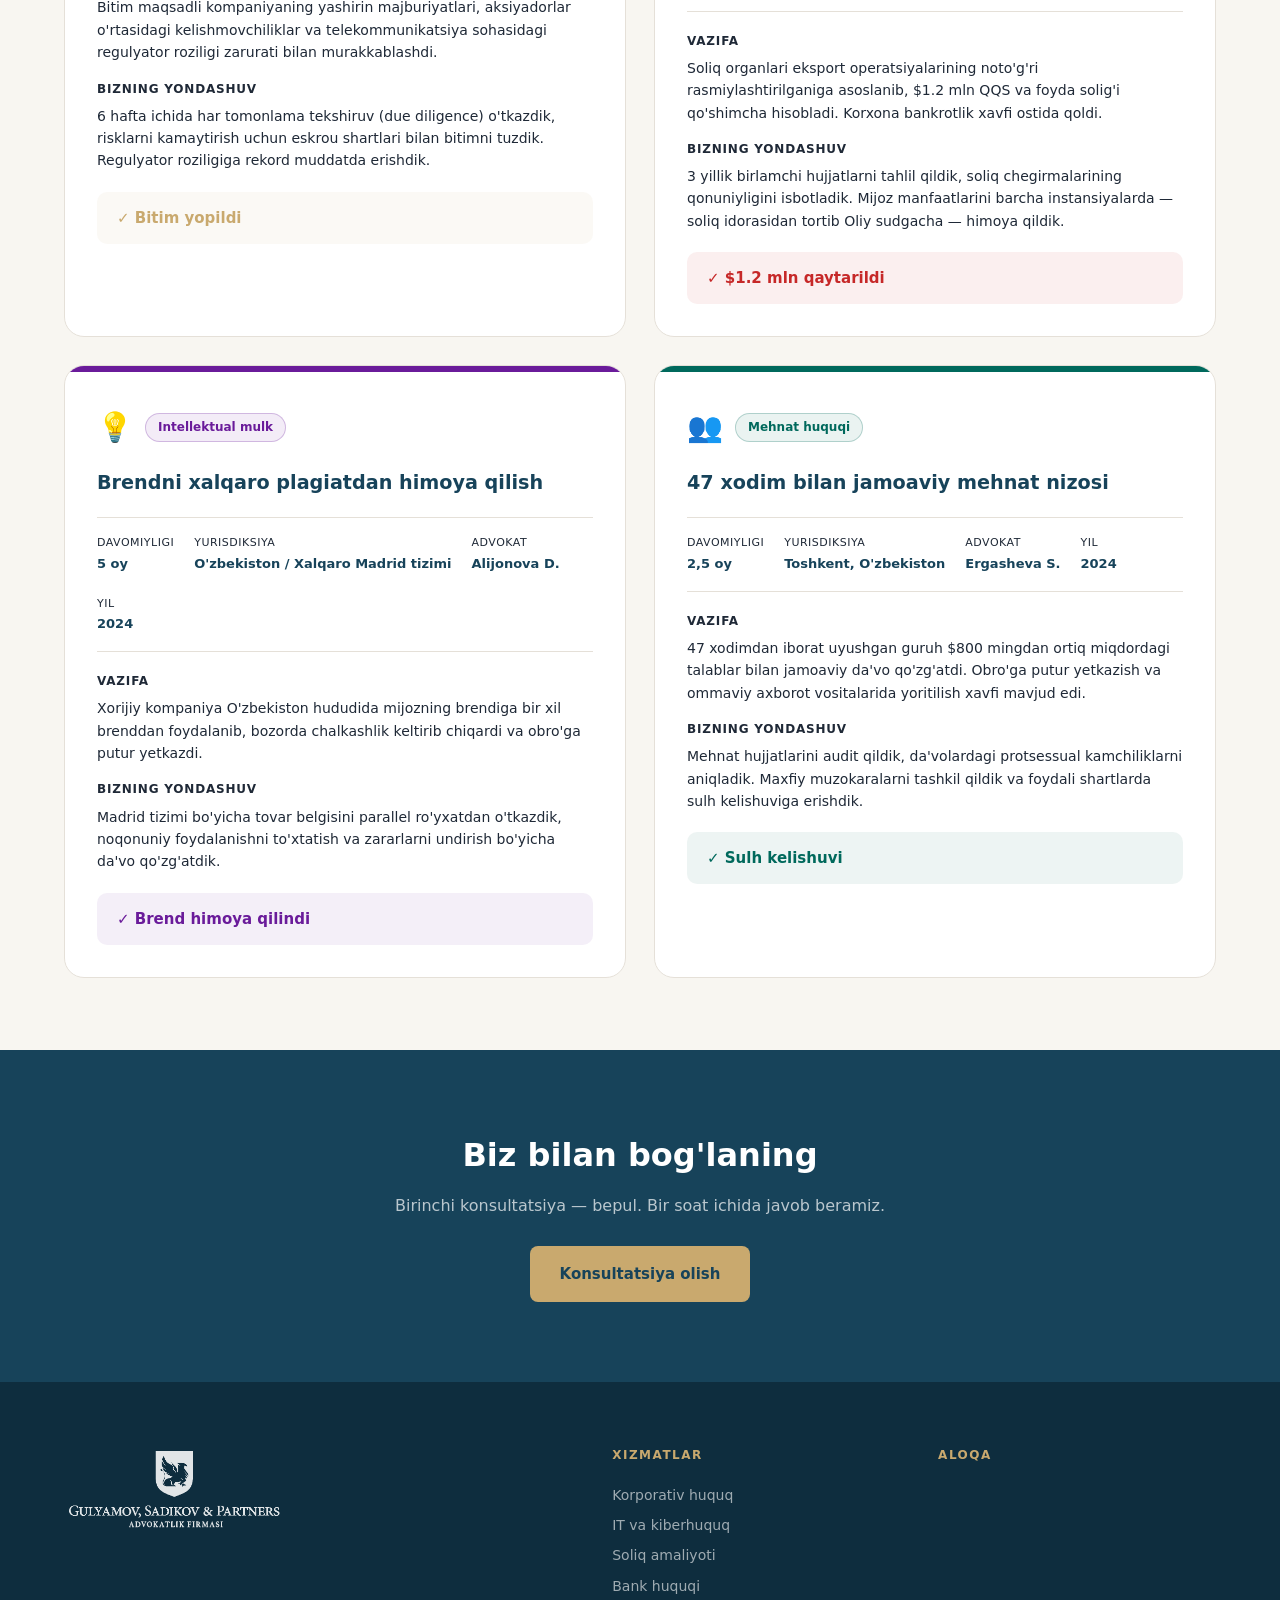
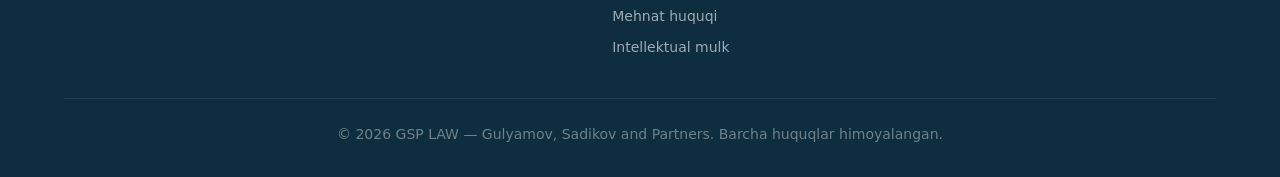
==== commit 38d5cd2e: "Sync script version query params across pages to bust stale cache index.html, cases.html, and lawyer" ====
--- a/cases.html
+++ b/cases.html
@@ -103,8 +103,8 @@
   </div>
 </footer>
 
-<script src="data.js?v=6"></script>
-<script src="app.js?v=6"></script>
+<script src="data.js?v=9"></script>
+<script src="app.js?v=9"></script>
 <script>
   document.addEventListener('DOMContentLoaded', () => {
     applyI18n();
